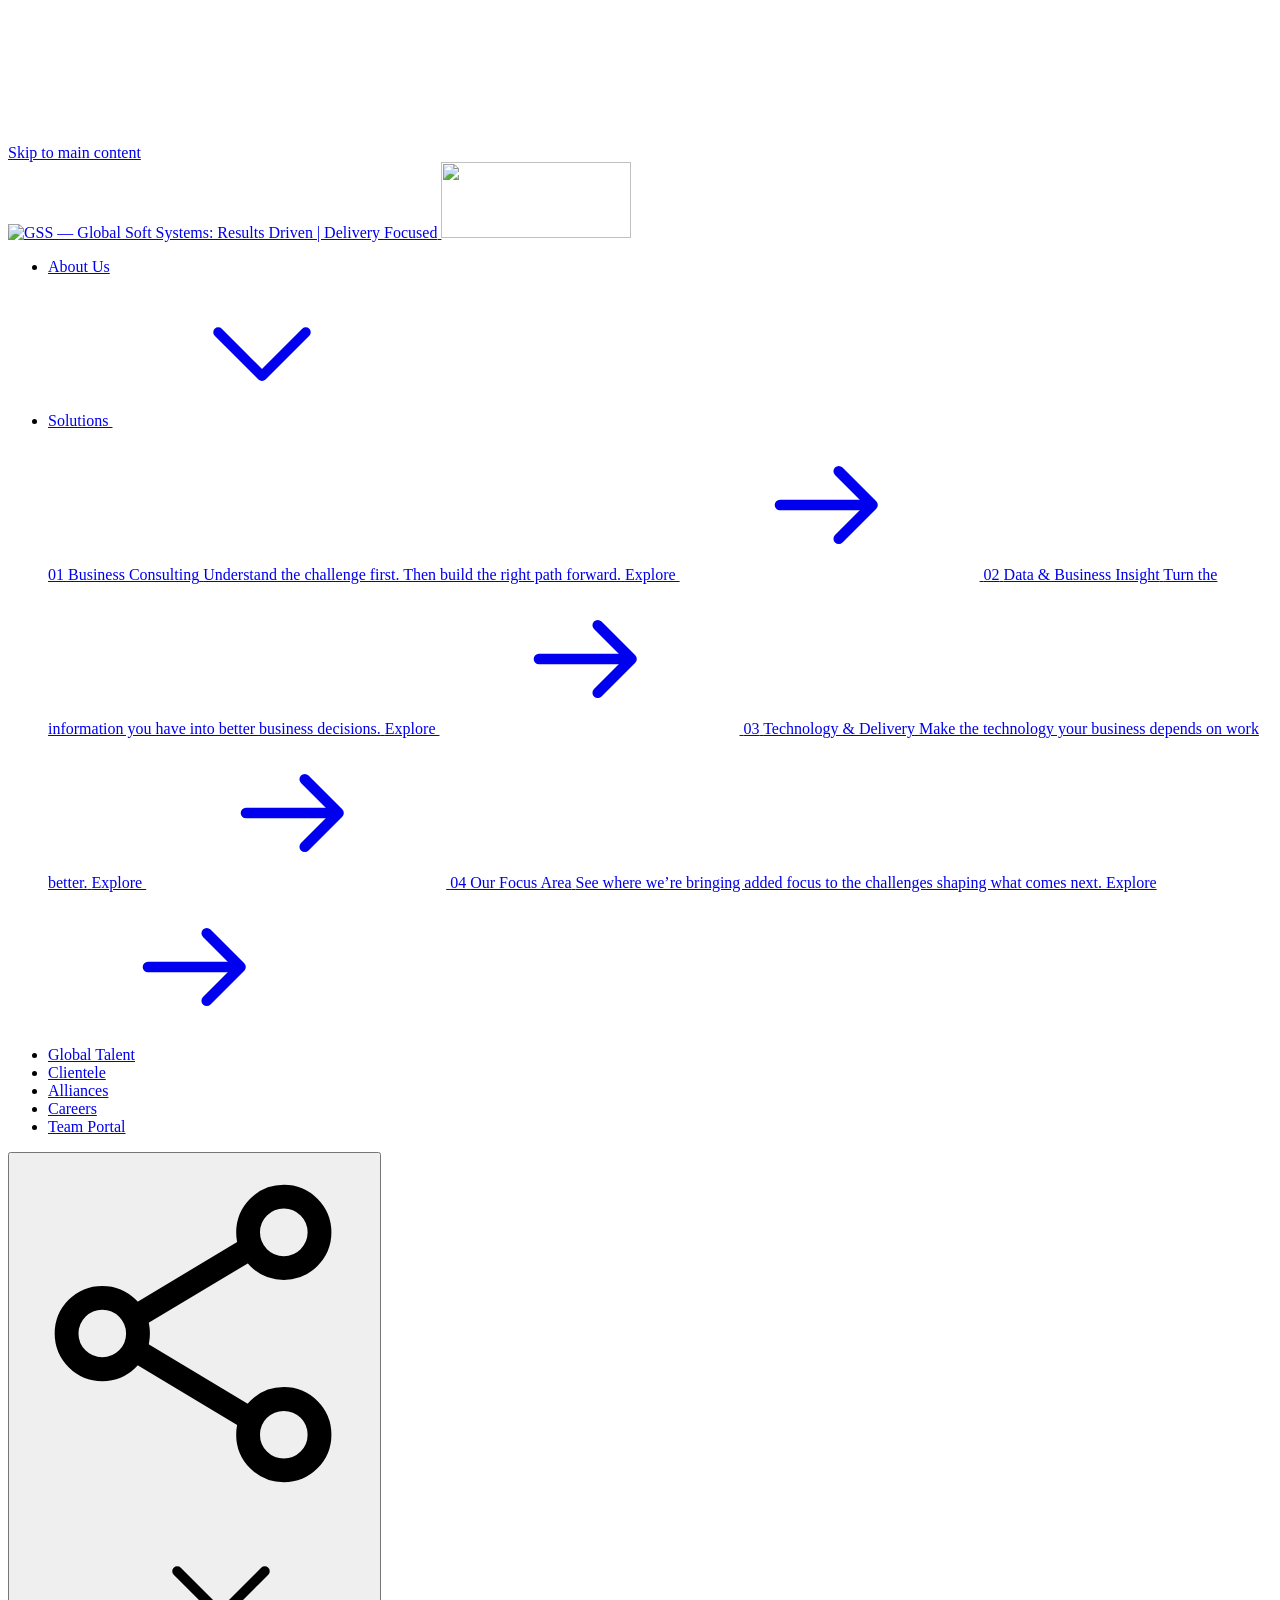
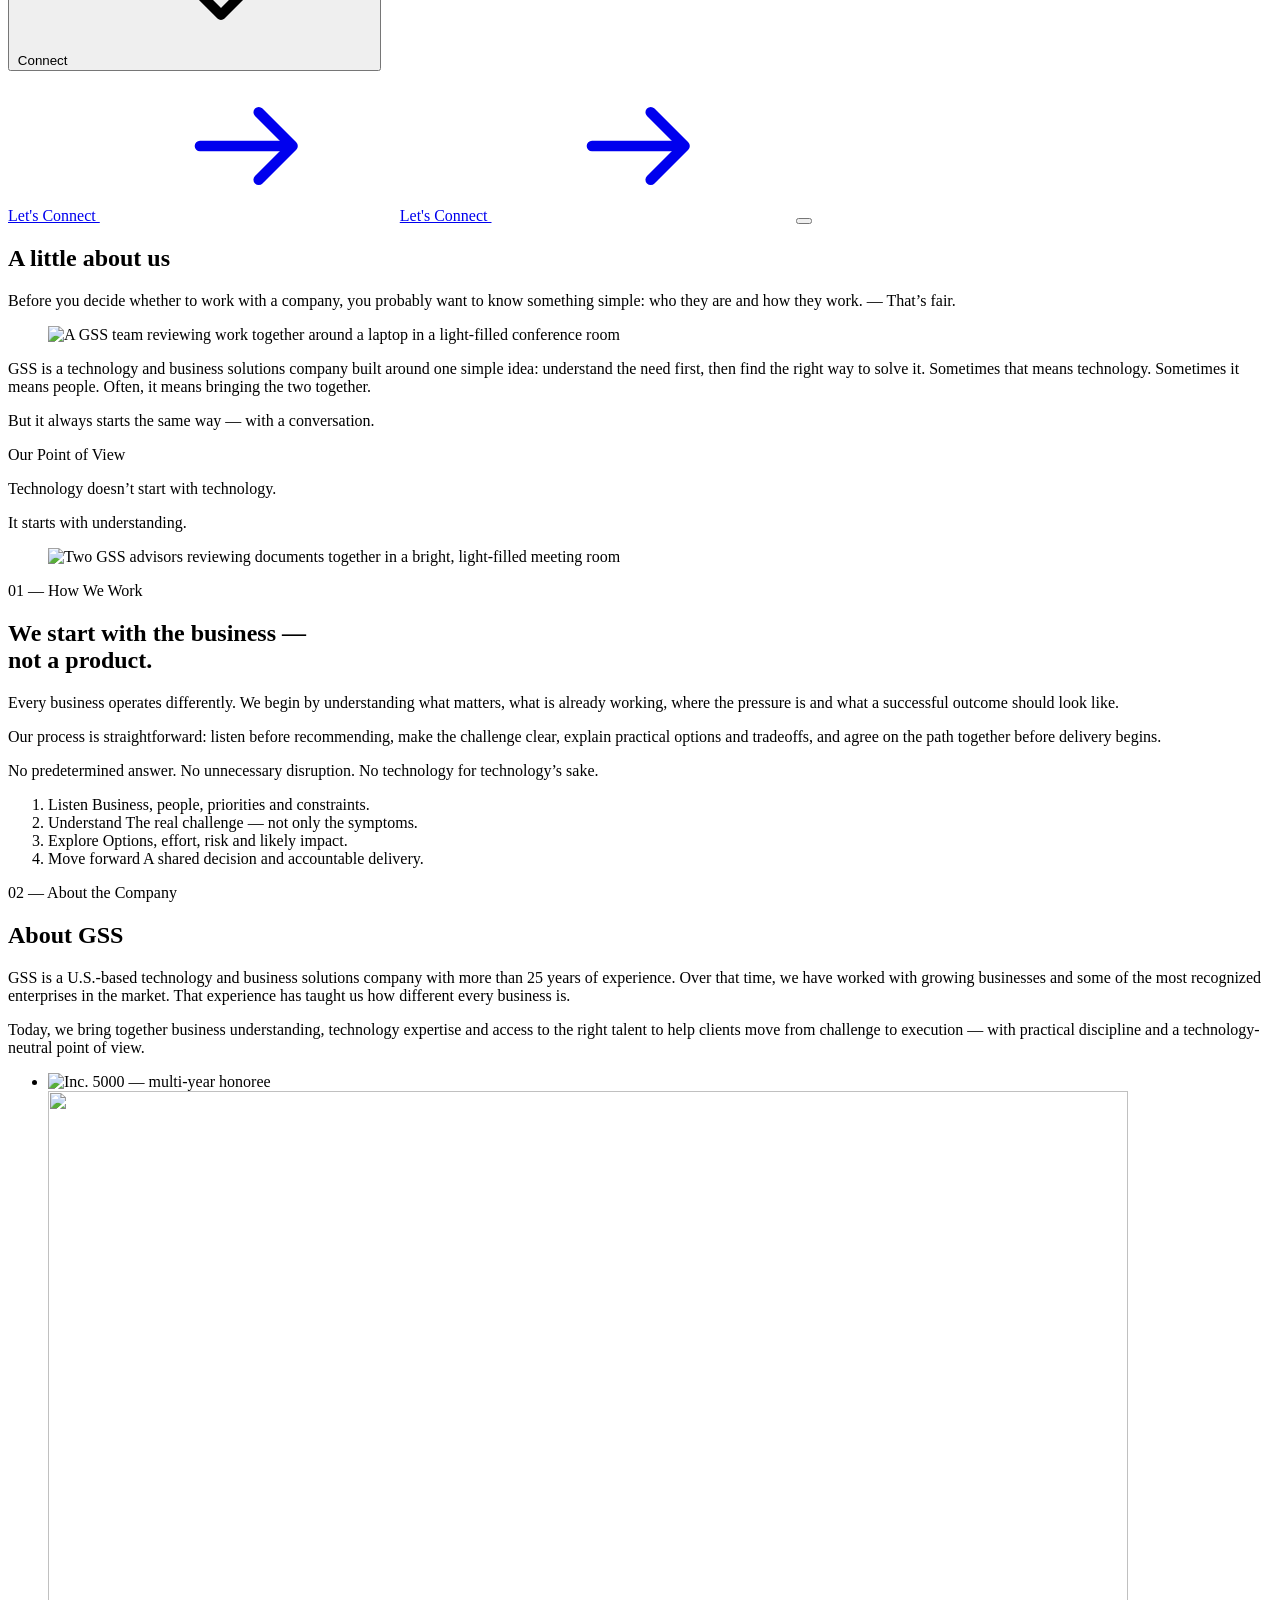
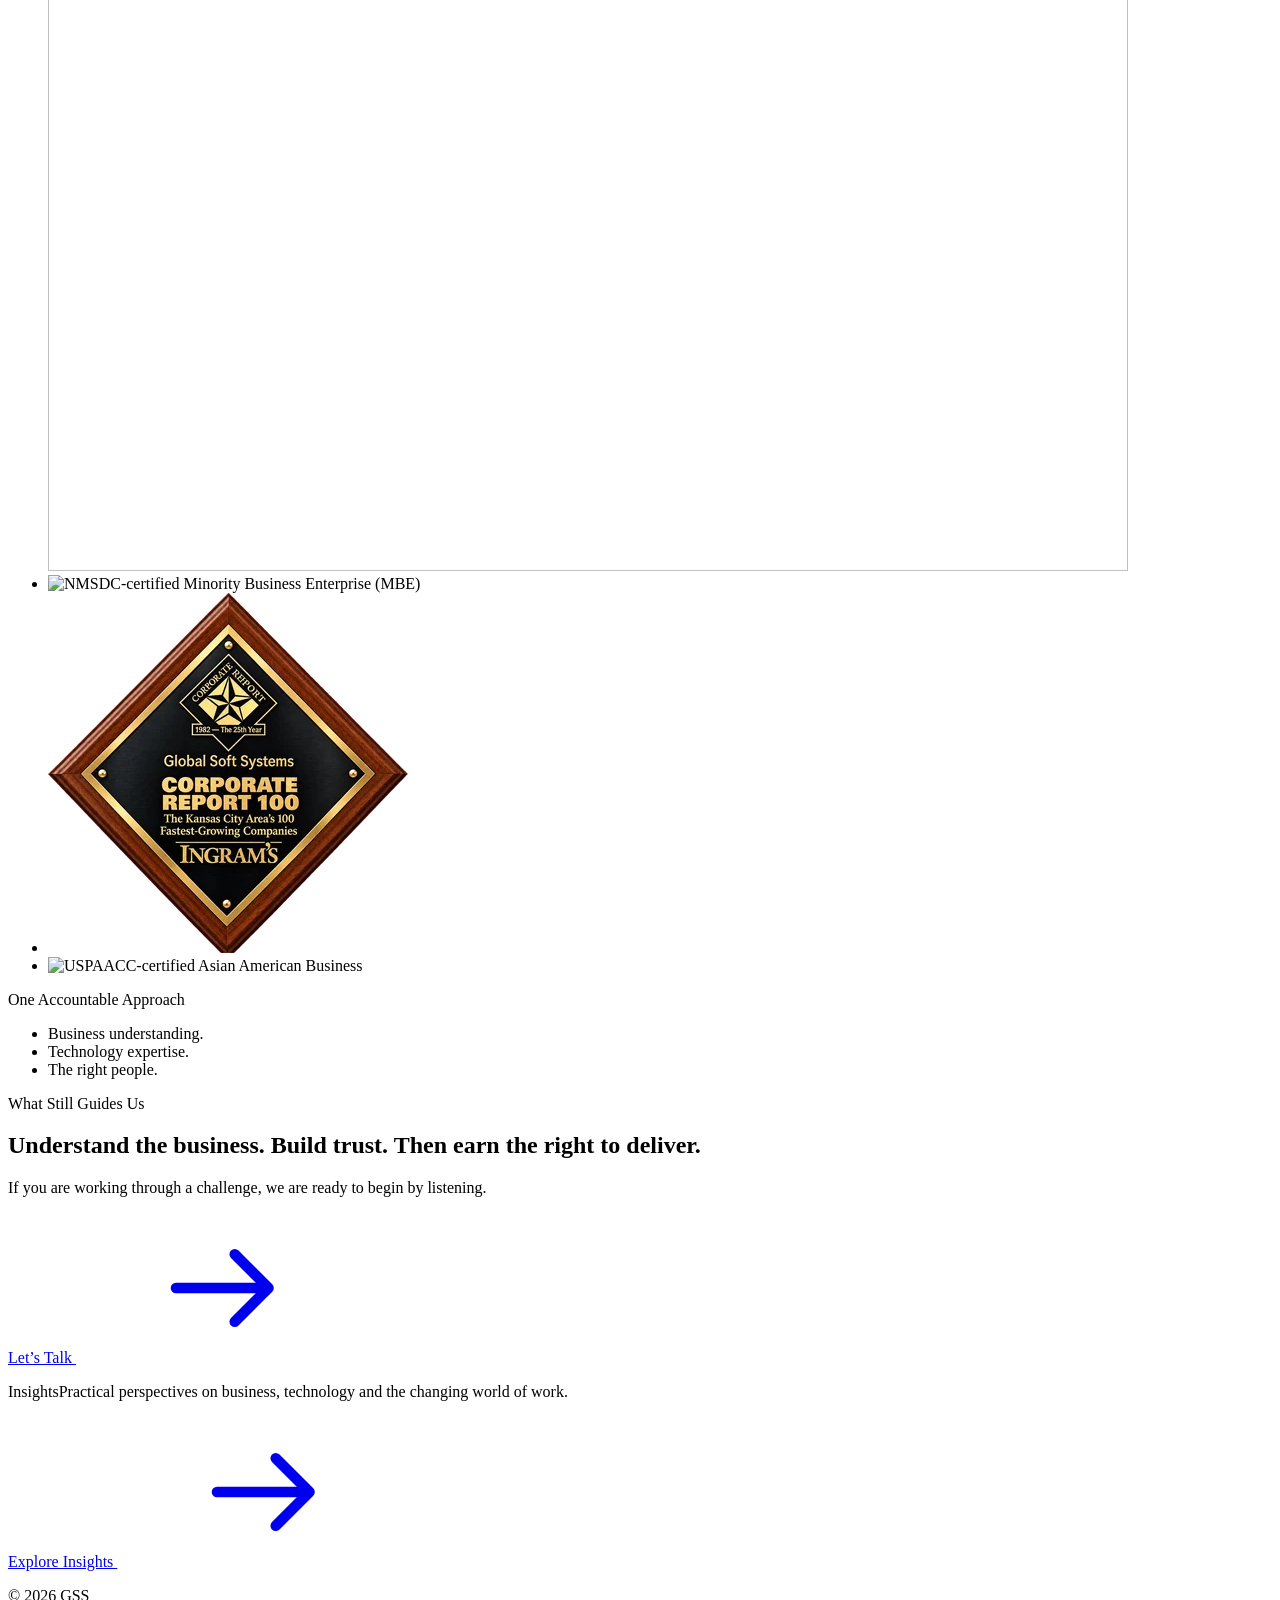
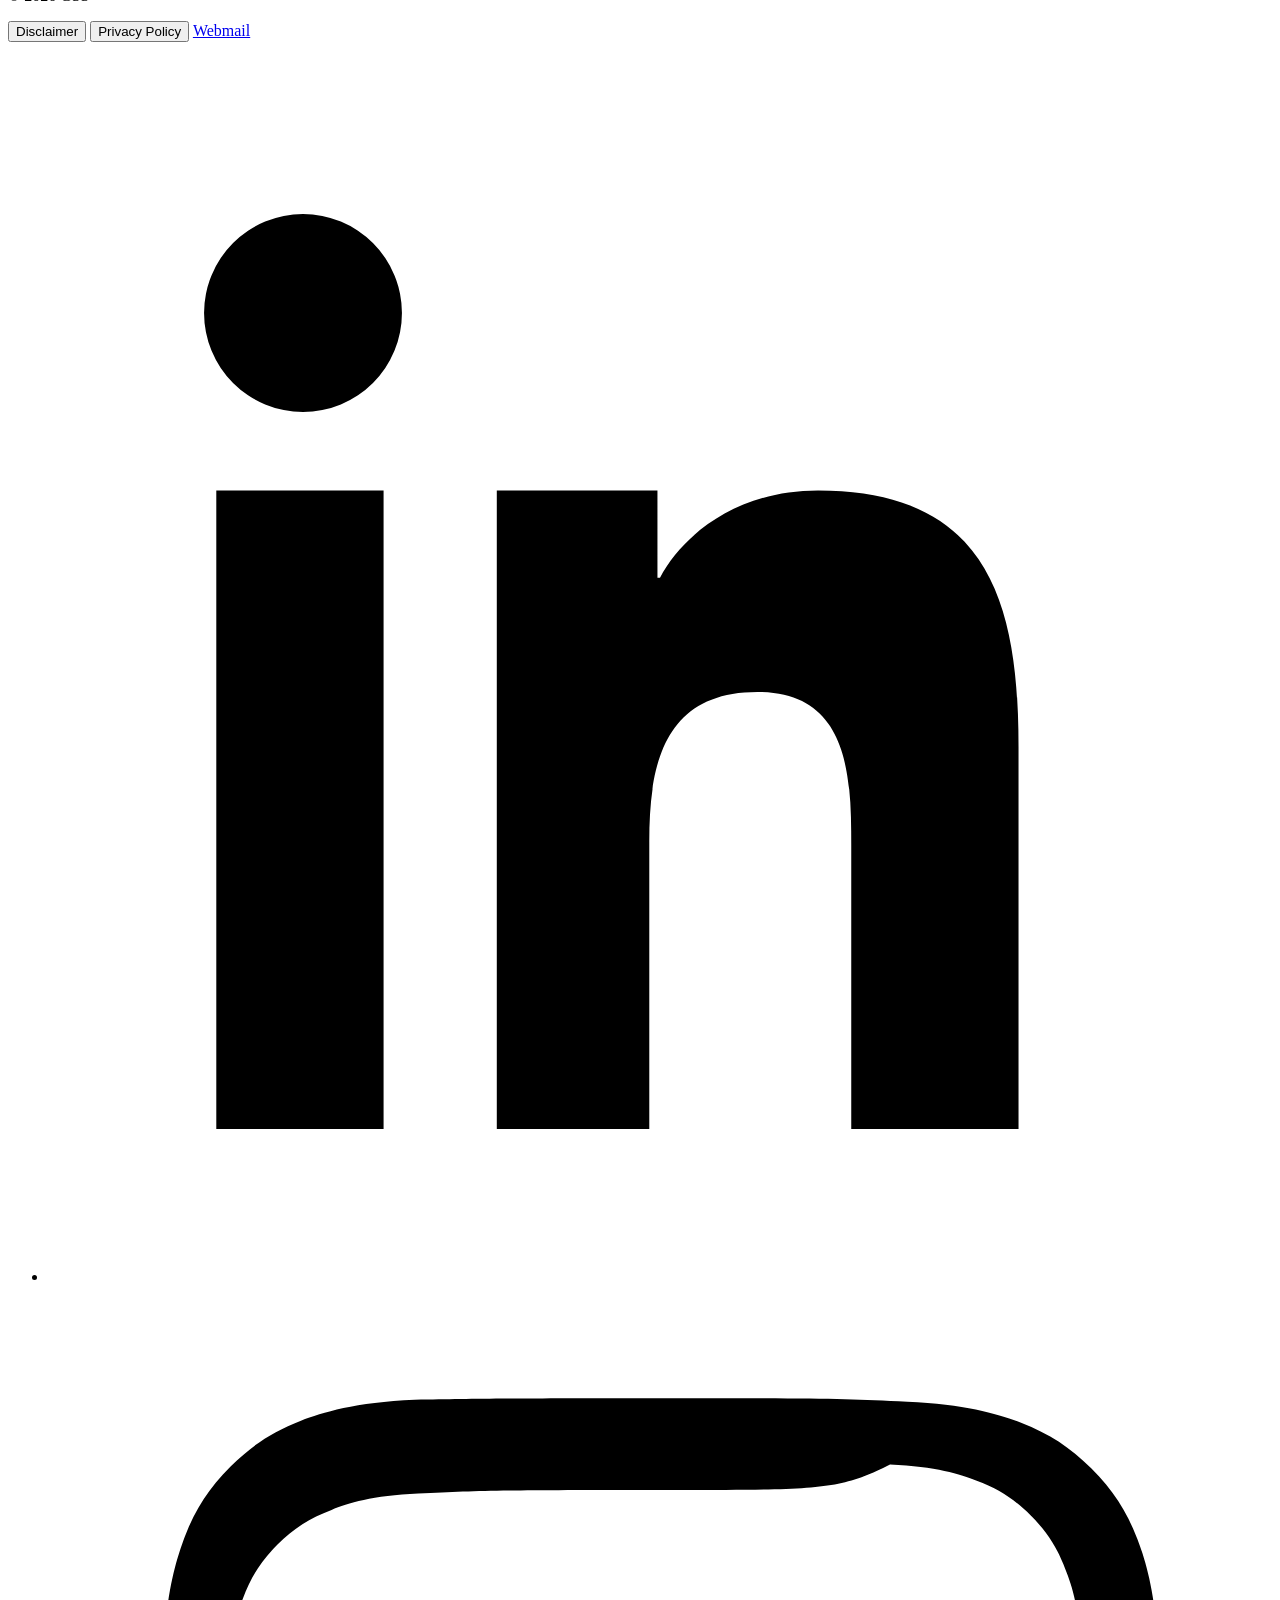
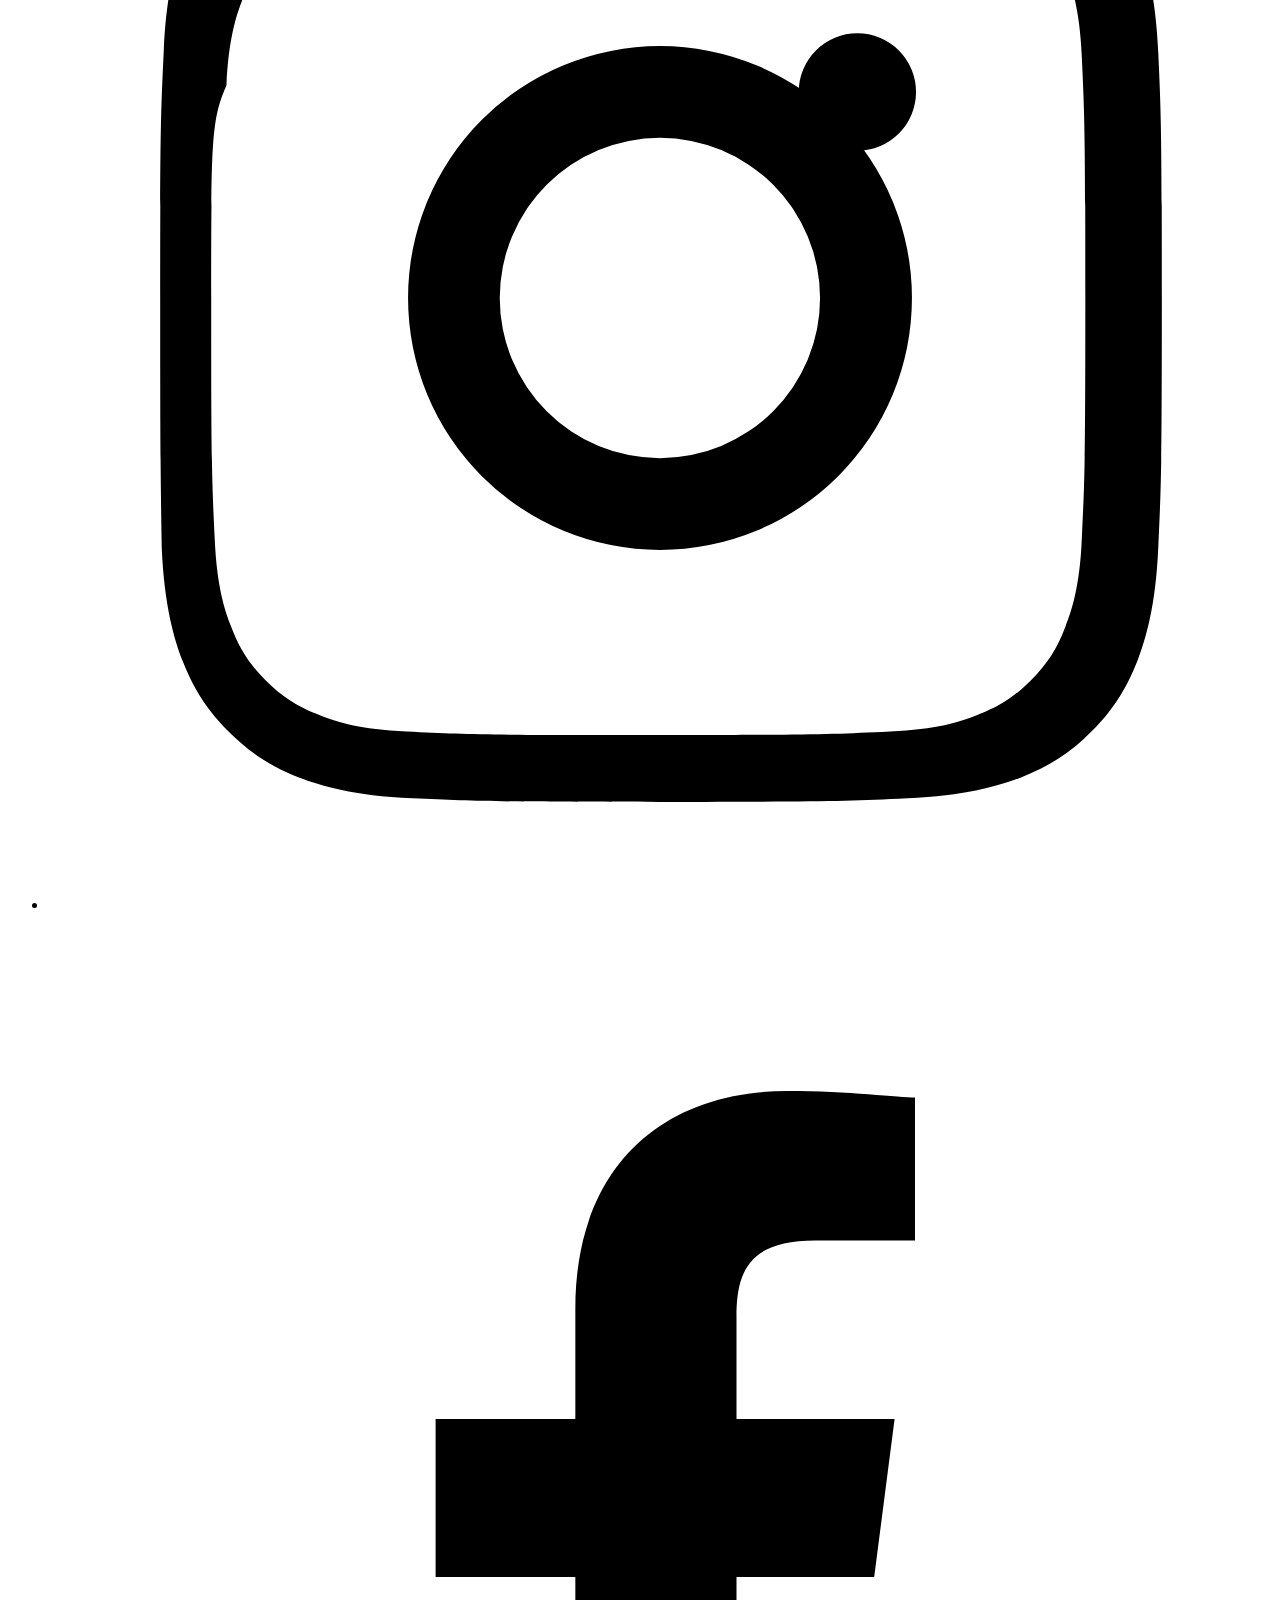
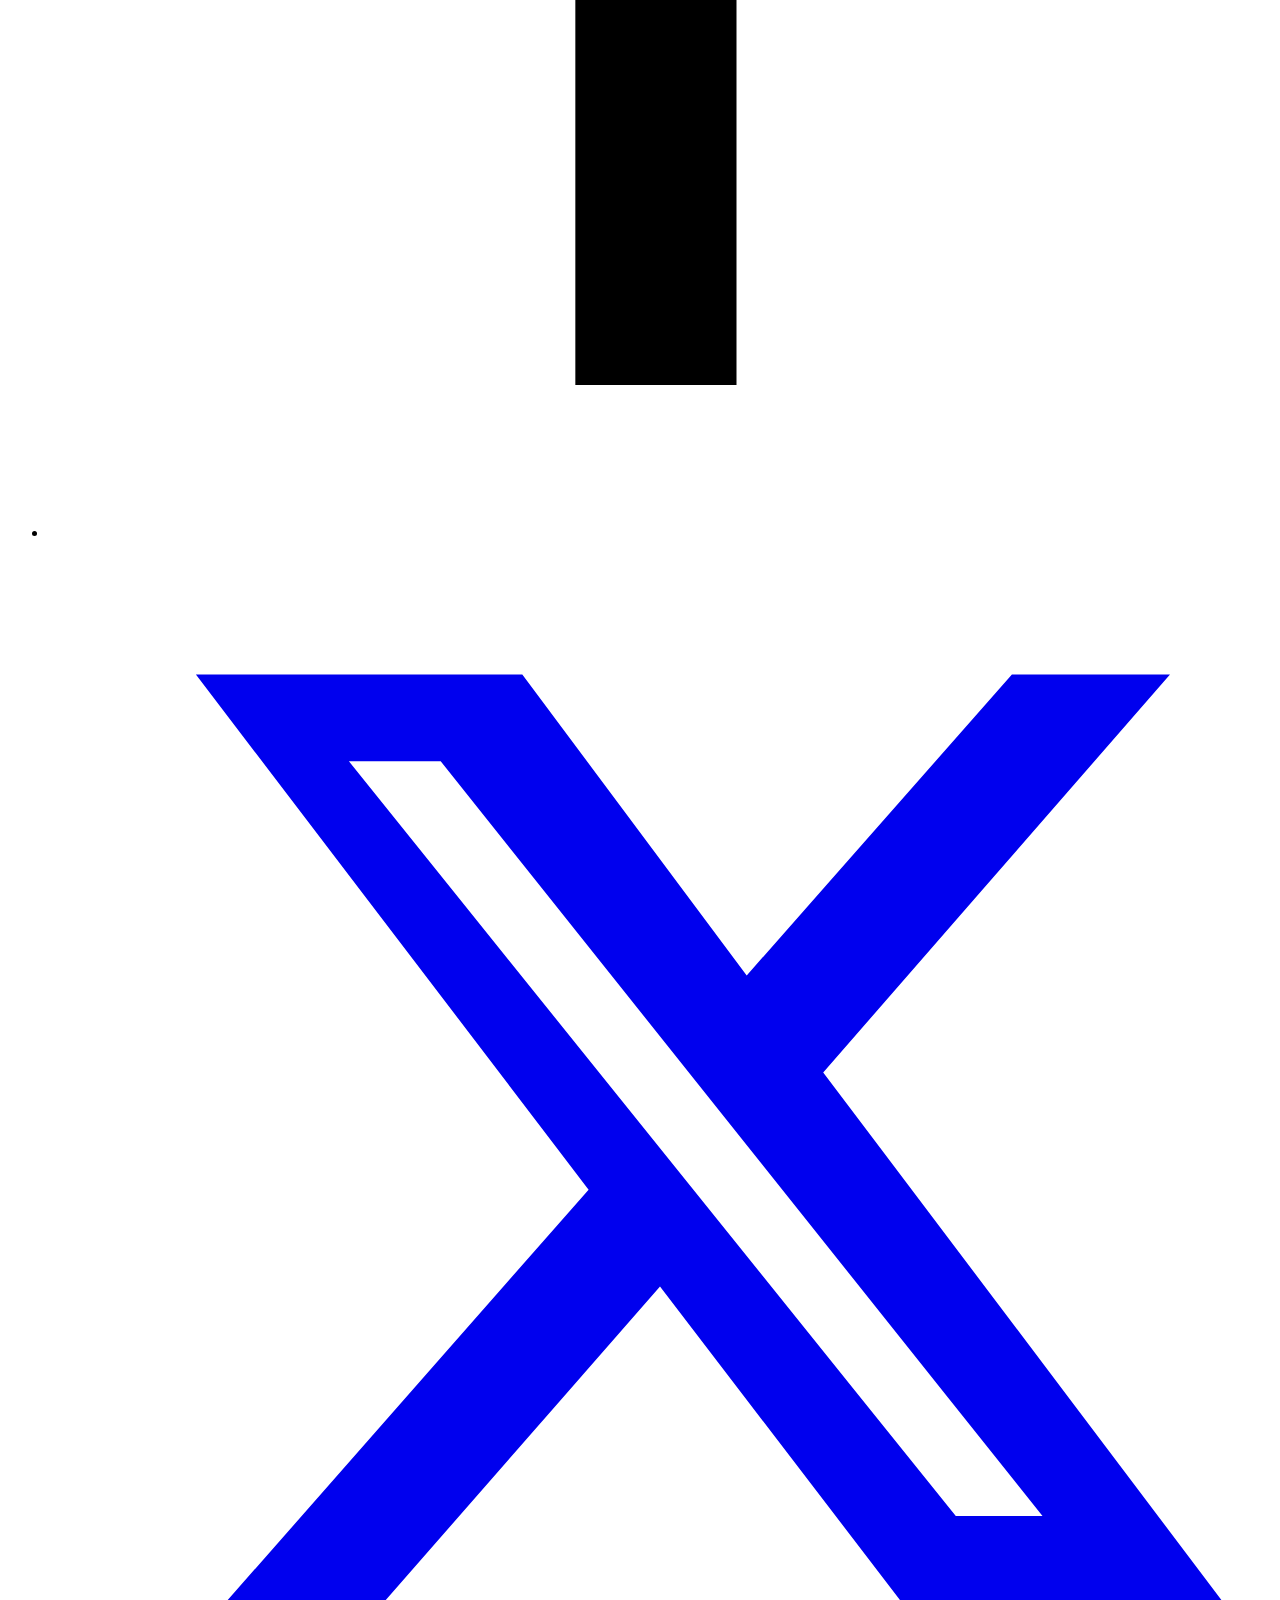
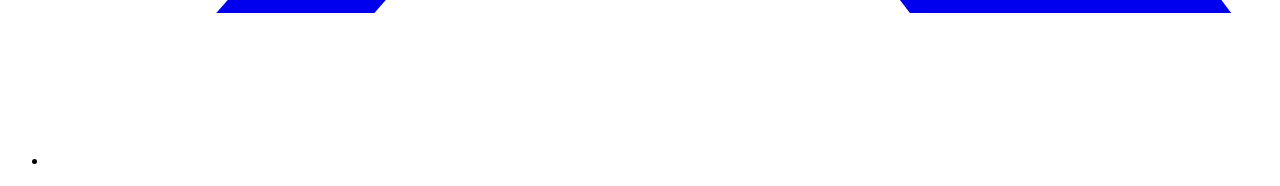
==== html/about.html @ 9d8d291a "About: add Corporate Report 100 logo; certifications as an equal-size 2x2 grid" ====
<!doctype html>
<html lang="en" data-theme="light">

<head>
  <meta charset="utf-8" />
  <meta name="viewport" content="width=device-width, initial-scale=1" />
  <title>About Us — GSS</title>
  <meta name="description"
    content="Global Soft Systems: 25+ years of business-led technology consulting, certified diversity and accountable delivery." />
  <meta name="theme-color" content="#0F2247" />

  <!-- Open Graph -->
  <meta property="og:type" content="website" />
  <meta property="og:title" content="About Us — GSS" />
  <meta property="og:description"
    content="Global Soft Systems: 25+ years of business-led technology consulting, certified diversity and accountable delivery." />
  <meta property="og:image" content="https://globalsoftsystems.com/images/pages/about-team-1200.jpg" />
  <meta property="og:site_name" content="Global Soft Systems" />
  <meta name="twitter:card" content="summary_large_image" />

  <link rel="icon" href="../images/brand/favicon-48.png" type="image/png" />
  <link rel="icon" href="../images/brand/favicon.svg" type="image/svg+xml" />

  <!-- Fonts -->
  <link rel="preconnect" href="https://fonts.googleapis.com" />
  <link rel="preconnect" href="https://fonts.gstatic.com" crossorigin />
  <link rel="stylesheet"
    href="https://fonts.googleapis.com/css2?family=Playfair+Display:wght@400;500;600&family=Inter:wght@400;500;600;700&display=swap" />

  <link rel="stylesheet" href="../css/style.css" />

  <!-- The opening section photo is the LCP element — preload it. -->
  <link rel="preload" as="image" href="../images/pages/about-team-1200.jpg"
    imagesrcset="../images/pages/about-team-760.jpg 760w, ../images/pages/about-team-1200.jpg 1200w, ../images/pages/about-team-1600.jpg 1600w"
    imagesizes="(max-width: 860px) 100vw, 52vw" fetchpriority="high" />

  <!-- Flag JS support so scroll-reveal never hides content when scripting is off -->
  <script src="../js/core/init.js"></script>
</head>

<body class="about-page">
  <a class="skip-link" href="#main">Skip to main content</a>

  <svg class="sprite" aria-hidden="true" focusable="false" xmlns="http://www.w3.org/2000/svg">
    <symbol id="i-arrow" viewBox="0 0 24 24">
      <g fill="none" stroke="currentColor" stroke-width="1.7" stroke-linecap="round" stroke-linejoin="round">
        <path d="M4 12h14.5" />
        <path d="m13.4 6.6 5.4 5.4-5.4 5.4" />
      </g>
    </symbol>

    <symbol id="i-chevron" viewBox="0 0 24 24">
      <g fill="none" stroke="currentColor" stroke-width="1.6" stroke-linecap="round" stroke-linejoin="round">
        <path d="m5 9 7 7 7-7" />
      </g>
    </symbol>

    <symbol id="i-sun" viewBox="0 0 24 24">
      <g fill="none" stroke="currentColor" stroke-width="1.5" stroke-linecap="round">
        <circle cx="12" cy="12" r="4" />
        <path
          d="M12 2.6v2.2M12 19.2v2.2M21.4 12h-2.2M4.8 12H2.6M18.6 5.4l-1.6 1.6M7 17l-1.6 1.6M18.6 18.6 17 17M7 7 5.4 5.4" />
      </g>
    </symbol>

    <symbol id="i-moon" viewBox="0 0 24 24">
      <g fill="none" stroke="currentColor" stroke-width="1.5" stroke-linecap="round" stroke-linejoin="round">
        <path d="M20.5 14.2A8.6 8.6 0 0 1 9.8 3.5a8.6 8.6 0 1 0 10.7 10.7z" />
      </g>
    </symbol>

    <symbol id="i-globe" viewBox="0 0 24 24">
      <g fill="none" stroke="currentColor" stroke-width="1.5" stroke-linecap="round" stroke-linejoin="round">
        <circle cx="12" cy="12" r="9" />
        <path d="M3.3 12h17.4" />
        <path d="M12 3c2.5 2.6 2.5 15.4 0 18M12 3c-2.5 2.6-2.5 15.4 0 18" />
      </g>
    </symbol>

    <symbol id="i-clock" viewBox="0 0 24 24">
      <g fill="none" stroke="currentColor" stroke-width="1.5" stroke-linecap="round" stroke-linejoin="round">
        <circle cx="12" cy="12" r="9" />
        <path d="M12 6.8V12l3.6 2.1" />
      </g>
    </symbol>

    <symbol id="i-handshake" viewBox="0 0 24 24">
      <g fill="none" stroke="currentColor" stroke-width="1.55" stroke-linecap="round" stroke-linejoin="round">
        <path d="m11 17 2 2a1 1 0 1 0 3-3" />
        <path
          d="m14 14 2.5 2.5a1 1 0 1 0 3-3l-3.88-3.88a3 3 0 0 0-4.24 0l-.88.88a1 1 0 1 1-3-3l2.81-2.81a5.79 5.79 0 0 1 7.06-.87l.47.28a2 2 0 0 0 1.42.25L21 4" />
        <path d="m21 3 1 11h-2" />
        <path d="M3 3 2 14l6.5 6.5a1 1 0 1 0 3-3" />
        <path d="M3 4h8" />
      </g>
    </symbol>

    <symbol id="i-chart" viewBox="0 0 24 24">
      <g fill="none" stroke="currentColor" stroke-width="1.7" stroke-linecap="round">
        <path d="M5 19.5v-4.8M10.3 19.5V9.2M15.7 19.5v-7.4M21 19.5V5.4" />
      </g>
    </symbol>

    <symbol id="i-user-circle" viewBox="0 0 24 24">
      <g fill="none" stroke="currentColor" stroke-width="1.5" stroke-linecap="round" stroke-linejoin="round">
        <circle cx="12" cy="12" r="9" />
        <circle cx="12" cy="10" r="3" />
        <path d="M6.4 18.7a6.4 6.4 0 0 1 11.2 0" />
      </g>
    </symbol>

    <symbol id="i-award" viewBox="0 0 24 24">
      <g fill="none" stroke="currentColor" stroke-width="1.5" stroke-linecap="round" stroke-linejoin="round">
        <circle cx="12" cy="9" r="5.2" />
        <path d="m8.7 13.5-1.4 6.4 4.7-2.5 4.7 2.5-1.4-6.4" />
      </g>
    </symbol>

    <symbol id="i-compass" viewBox="0 0 24 24">
      <g fill="none" stroke="currentColor" stroke-width="1.5" stroke-linecap="round" stroke-linejoin="round">
        <circle cx="12" cy="12" r="9" />
        <path d="m15.6 8.4-2.1 5.1-5.1 2.1 2.1-5.1z" />
      </g>
    </symbol>

    <symbol id="i-layers" viewBox="0 0 24 24">
      <g fill="none" stroke="currentColor" stroke-width="1.5" stroke-linecap="round" stroke-linejoin="round">
        <path d="m12 3 9 4.6-9 4.6-9-4.6z" />
        <path d="m3 12.4 9 4.6 9-4.6" />
        <path d="m3 16.9 9 4.6 9-4.6" />
      </g>
    </symbol>

    <symbol id="i-shield" viewBox="0 0 24 24">
      <g fill="none" stroke="currentColor" stroke-width="1.5" stroke-linecap="round" stroke-linejoin="round">
        <path d="M12 3 4.6 6.1v5.6c0 4.5 3.1 7.8 7.4 9.2 4.3-1.4 7.4-4.7 7.4-9.2V6.1z" />
        <path d="m9.1 12 2.2 2.2 4.1-4.4" />
      </g>
    </symbol>

    <symbol id="i-x" viewBox="0 0 24 24">
      <path fill="currentColor"
        d="M18.9 2.6h3.1l-6.8 7.8 8 10.6h-6.3l-4.9-6.4-5.6 6.4H3.3l7.3-8.3-7.7-10.1h6.4l4.4 5.9zM17.8 19.1h1.7L7.7 4.3H5.9z" />
    </symbol>
  </svg>

  <header class="site-header" id="siteHeader">
    <div class="container header-inner">
      <a class="logo" href="index.html" aria-label="GSS — Global Soft Systems, home">
        <img class="logo-img logo-img--light" src="../images/brand/gss-logo-light.webp"
          alt="GSS — Global Soft Systems: Results Driven | Delivery Focused" width="190" height="76" />
        <img class="logo-img logo-img--dark" src="../images/brand/gss-logo-dark.webp" alt="" aria-hidden="true"
          width="190" height="76" />
      </a>

      <nav class="nav-desktop" aria-label="Primary">
        <ul>
          <li><a href="about.html" class="is-current" aria-current="page">About Us</a></li>
          <li class="has-dropdown">
            <a href="business-consulting.html" aria-haspopup="true" aria-expanded="false">Solutions <svg
                class="ico nav-caret" aria-hidden="true">
                <use href="#i-chevron" />
              </svg></a>
            <!-- Solutions mega menu (reusable "solutions-card" component; each item links to its own page) -->
            <div class="nav-megamenu" role="menu" aria-label="Solutions menu">
              <div class="container solutions-cards">
                <a class="solutions-card" role="menuitem" href="business-consulting.html">
                  <span class="solutions-card-num">01</span>
                  <span class="solutions-card-title">Business Consulting</span>
                  <span class="solutions-card-desc">Understand the challenge first. Then build the right path
                    forward.</span>
                  <span class="solutions-card-explore">Explore <svg class="ico" aria-hidden="true">
                      <use href="#i-arrow" />
                    </svg></span>
                </a>
                <a class="solutions-card" role="menuitem" href="data-business-insight.html">
                  <span class="solutions-card-num">02</span>
                  <span class="solutions-card-title">Data &amp; Business Insight</span>
                  <span class="solutions-card-desc">Turn the information you have into better business decisions.</span>
                  <span class="solutions-card-explore">Explore <svg class="ico" aria-hidden="true">
                      <use href="#i-arrow" />
                    </svg></span>
                </a>
                <a class="solutions-card" role="menuitem" href="technology-delivery.html">
                  <span class="solutions-card-num">03</span>
                  <span class="solutions-card-title">Technology &amp; Delivery</span>
                  <span class="solutions-card-desc">Make the technology your business depends on work better.</span>
                  <span class="solutions-card-explore">Explore <svg class="ico" aria-hidden="true">
                      <use href="#i-arrow" />
                    </svg></span>
                </a>
                <a class="solutions-card" role="menuitem" href="our-focus-area.html">
                  <span class="solutions-card-num">04</span>
                  <span class="solutions-card-title">Our Focus Area</span>
                  <span class="solutions-card-desc">See where we&rsquo;re bringing added focus to the challenges shaping
                    what comes next.</span>
                  <span class="solutions-card-explore">Explore <svg class="ico" aria-hidden="true">
                      <use href="#i-arrow" />
                    </svg></span>
                </a>
              </div>
            </div>
          </li>
          <li><a href="global-talent.html">Global Talent</a></li>
          <li><a href="clientele.html">Clientele</a></li>
          <li><a href="alliances.html">Alliances</a></li>
          <li><a href="career.html">Careers</a></li>
          <li><a href="https://workforce.ceipal.com/pages/sign-in" target="_blank" rel="noopener">Team Portal</a></li>
        </ul>
      </nav>

      <div class="header-actions">
        <div class="social-menu" id="socialMenu">
          <button class="social-btn" id="socialToggle" type="button" aria-label="Connect with GSS on social media"
            title="Connect with GSS" aria-haspopup="true" aria-expanded="false" aria-controls="socialDropdown">
            <svg class="social-glyph" viewBox="0 0 24 24" fill="none" stroke="currentColor" stroke-width="1.6"
              stroke-linecap="round" stroke-linejoin="round" aria-hidden="true">
              <circle cx="18" cy="5.2" r="2.4" />
              <circle cx="5.8" cy="12" r="2.4" />
              <circle cx="18" cy="18.8" r="2.4" />
              <path d="m8 10.9 7.5-4.5M8 13.1l7.5 4.5" />
            </svg>
            <span class="social-btn-label">Connect</span>
            <svg class="ico social-caret" aria-hidden="true">
              <use href="#i-chevron" />
            </svg>
          </button>
          <div class="social-dropdown" id="socialDropdown" role="menu" aria-label="Connect with GSS" hidden>
            <a class="social-item" role="menuitem" href="https://www.linkedin.com/company/global-soft-systems/"
              target="_blank" rel="noopener"><span class="social-item-ico"><svg viewBox="0 0 24 24" aria-hidden="true">
                  <path
                    d="M6.94 5A1.94 1.94 0 1 1 3.06 5a1.94 1.94 0 0 1 3.88 0zM3.3 8.48h3.28V21H3.3zm5.5 0h3.15v1.71h.05c.44-.83 1.5-1.71 3.1-1.71 3.32 0 3.93 2.18 3.93 5.02V21h-3.28v-5.55c0-1.32-.02-3.02-1.84-3.02-1.84 0-2.12 1.44-2.12 2.93V21H8.8z" />
                </svg></span><span>LinkedIn</span></a>
            <a class="social-item" role="menuitem" href="https://www.instagram.com/globalsoftsystemsinc/"
              target="_blank" rel="noopener"><span class="social-item-ico"><svg viewBox="0 0 24 24" aria-hidden="true">
                  <path
                    d="M12 2.2c3.2 0 3.58.01 4.85.07 1.17.05 1.8.25 2.23.41.56.22.96.48 1.38.9.42.42.68.82.9 1.38.16.42.36 1.06.41 2.23.06 1.27.07 1.65.07 4.85s-.01 3.58-.07 4.85c-.05 1.17-.25 1.8-.41 2.23-.22.56-.48.96-.9 1.38-.42.42-.82.68-1.38.9-.42.16-1.06.36-2.23.41-1.27.06-1.65.07-4.85.07s-3.58-.01-4.85-.07c-1.17-.05-1.8-.25-2.23-.41-.56-.22-.96-.48-1.38-.9-.42-.42-.68-.82-.9-1.38-.16-.42-.36-1.06-.41-2.23C2.21 15.58 2.2 15.2 2.2 12s.01-3.58.07-4.85c.05-1.17.25-1.8.41-2.23.22-.56.48-.96.9-1.38.42-.42.82-.68 1.38-.9.42-.16 1.06-.36 2.23-.41C8.42 2.21 8.8 2.2 12 2.2zm0 1.8c-3.15 0-3.5.01-4.74.07-.9.04-1.38.19-1.7.32-.43.16-.74.36-1.06.68-.32.32-.52.63-.68 1.06-.13.32-.28.8-.32 1.7C3.21 8.5 3.2 8.85 3.2 12s.01 3.5.07 4.74c.04.9.19 1.38.32 1.7.16.43.36.74.68 1.06.32.32.63.52 1.06.68.32.13.8.28 1.7.32 1.24.06 1.59.07 4.74.07s3.5-.01 4.74-.07c.9-.04 1.38-.19 1.7-.32.43-.16.74-.36 1.06-.68.32-.32.52-.63.68-1.06.13-.32.28-.8.32-1.7.06-1.24.07-1.59.07-4.74s-.01-3.5-.07-4.74c-.04-.9-.19-1.38-.32-1.7-.16-.43-.36-.74-.68-1.06-.32-.32-.63-.52-1.06-.68-.32-.13-.8-.28-1.7-.32C15.5 4.01 15.15 4 12 4zm0 3.06A4.94 4.94 0 1 1 12 16.94 4.94 4.94 0 0 1 12 7.06zm0 1.8a3.14 3.14 0 1 0 0 6.28 3.14 3.14 0 0 0 0-6.28zm5.02-.9a1.15 1.15 0 1 1-2.3 0 1.15 1.15 0 0 1 2.3 0z" />
                </svg></span><span>Instagram</span></a>
            <a class="social-item" role="menuitem" href="https://www.facebook.com/profile.php?id=100065179203337"
              target="_blank" rel="noopener"><span class="social-item-ico"><svg viewBox="0 0 24 24" aria-hidden="true">
                  <path
                    d="M13.5 21v-8h2.7l.4-3.1h-3.1V7.9c0-.9.25-1.5 1.55-1.5H17V3.6c-.3 0-1.3-.13-2.5-.13-2.47 0-4.16 1.5-4.16 4.27v2.16H7.6V13h2.74v8z" />
                </svg></span><span>Facebook</span></a>
            <a class="social-item" role="menuitem" href="https://twitter.com/gssglobalsoft" target="_blank"
              rel="noopener"><span class="social-item-ico"><svg viewBox="0 0 24 24" aria-hidden="true">
                  <use href="#i-x" />
                </svg></span><span>X</span></a>
          </div>
        </div>
        <a class="btn btn-primary btn-sm btn-splash" href="contact.html"><span class="btn-splash__label">Let's Connect
            <svg class="ico" aria-hidden="true">
              <use href="#i-arrow" />
            </svg></span><span class="btn-splash__cover" aria-hidden="true">Let's Connect <svg class="ico"
              aria-hidden="true">
              <use href="#i-arrow" />
            </svg></span></a>
        <button class="hamburger" id="menuToggle" type="button" aria-label="Open menu" aria-expanded="false"
          aria-controls="mobileNav">
          <span></span><span></span><span></span>
        </button>
      </div>
    </div>
  </header>

  <!-- Mobile overlay menu -->
  <div class="mobile-nav" id="mobileNav" hidden>
    <nav aria-label="Mobile">
      <ul>
        <li><a href="about.html" class="is-current" aria-current="page">About Us</a></li>
        <li class="mobile-subnav">
          <div class="mobile-subnav-row">
            <a href="business-consulting.html">Solutions</a>
            <button class="mobile-subnav-toggle" type="button" aria-expanded="false"
              aria-controls="mobileSolutionsPanel" aria-label="Toggle Solutions submenu"><svg class="ico"
                aria-hidden="true">
                <use href="#i-chevron" />
              </svg></button>
          </div>
          <div class="mobile-subnav-wrap">
            <ul class="mobile-subnav-panel" id="mobileSolutionsPanel">
              <li><a href="business-consulting.html">Business Consulting</a></li>
              <li><a href="data-business-insight.html">Data &amp; Business Insight</a></li>
              <li><a href="technology-delivery.html">Technology &amp; Delivery</a></li>
              <li><a href="our-focus-area.html">Our Focus Area</a></li>
            </ul>
          </div>
        </li>
        <li><a href="global-talent.html">Global Talent</a></li>
        <li><a href="clientele.html">Clientele</a></li>
        <li><a href="alliances.html">Alliances</a></li>
        <li><a href="career.html">Careers</a></li>
        <li><a href="https://workforce.ceipal.com/pages/sign-in" target="_blank" rel="noopener">Team Portal</a></li>
      </ul>
    </nav>
    <div class="mobile-connect" id="mobileConnect">
      <button class="mobile-connect-toggle" id="mobileConnectToggle" type="button" aria-expanded="true"
        aria-controls="mobileConnectPanel">Connect With Us <svg class="ico" aria-hidden="true">
          <use href="#i-chevron" />
        </svg></button>
      <div class="mobile-connect-wrap">
        <ul class="mobile-connect-panel" id="mobileConnectPanel">
          <li><a class="mobile-social" href="https://www.linkedin.com/company/global-soft-systems/" target="_blank"
              rel="noopener"><span class="mobile-social-ico"><svg viewBox="0 0 24 24" aria-hidden="true">
                  <path
                    d="M6.94 5A1.94 1.94 0 1 1 3.06 5a1.94 1.94 0 0 1 3.88 0zM3.3 8.48h3.28V21H3.3zm5.5 0h3.15v1.71h.05c.44-.83 1.5-1.71 3.1-1.71 3.32 0 3.93 2.18 3.93 5.02V21h-3.28v-5.55c0-1.32-.02-3.02-1.84-3.02-1.84 0-2.12 1.44-2.12 2.93V21H8.8z" />
                </svg></span><span>LinkedIn</span></a></li>
          <li><a class="mobile-social" href="https://www.instagram.com/globalsoftsystemsinc/" target="_blank"
              rel="noopener"><span class="mobile-social-ico"><svg viewBox="0 0 24 24" aria-hidden="true">
                  <path
                    d="M12 2.2c3.2 0 3.58.01 4.85.07 1.17.05 1.8.25 2.23.41.56.22.96.48 1.38.9.42.42.68.82.9 1.38.16.42.36 1.06.41 2.23.06 1.27.07 1.65.07 4.85s-.01 3.58-.07 4.85c-.05 1.17-.25 1.8-.41 2.23-.22.56-.48.96-.9 1.38-.42.42-.82.68-1.38.9-.42.16-1.06.36-2.23.41-1.27.06-1.65.07-4.85.07s-3.58-.01-4.85-.07c-1.17-.05-1.8-.25-2.23-.41-.56-.22-.96-.48-1.38-.9-.42-.42-.68-.82-.9-1.38-.16-.42-.36-1.06-.41-2.23C2.21 15.58 2.2 15.2 2.2 12s.01-3.58.07-4.85c.05-1.17.25-1.8.41-2.23.22-.56.48-.96.9-1.38.42-.42.82-.68 1.38-.9.42-.16 1.06-.36 2.23-.41C8.42 2.21 8.8 2.2 12 2.2zm0 1.8c-3.15 0-3.5.01-4.74.07-.9.04-1.38.19-1.7.32-.43.16-.74.36-1.06.68-.32.32-.52.63-.68 1.06-.13.32-.28.8-.32 1.7C3.21 8.5 3.2 8.85 3.2 12s.01 3.5.07 4.74c.04.9.19 1.38.32 1.7.16.43.36.74.68 1.06.32.32.63.52 1.06.68.32.13.8.28 1.7.32 1.24.06 1.59.07 4.74.07s3.5-.01 4.74-.07c.9-.04 1.38-.19 1.7-.32.43-.16.74-.36 1.06-.68.32-.32.52-.63.68-1.06.13-.32.28-.8.32-1.7.06-1.24.07-1.59.07-4.74s-.01-3.5-.07-4.74c-.04-.9-.19-1.38-.32-1.7-.16-.43-.36-.74-.68-1.06-.32-.32-.63-.52-1.06-.68-.32-.13-.8-.28-1.7-.32C15.5 4.01 15.15 4 12 4zm0 3.06A4.94 4.94 0 1 1 12 16.94 4.94 4.94 0 0 1 12 7.06zm0 1.8a3.14 3.14 0 1 0 0 6.28 3.14 3.14 0 0 0 0-6.28zm5.02-.9a1.15 1.15 0 1 1-2.3 0 1.15 1.15 0 0 1 2.3 0z" />
                </svg></span><span>Instagram</span></a></li>
          <li><a class="mobile-social" href="https://www.facebook.com/profile.php?id=100065179203337" target="_blank"
              rel="noopener"><span class="mobile-social-ico"><svg viewBox="0 0 24 24" aria-hidden="true">
                  <path
                    d="M13.5 21v-8h2.7l.4-3.1h-3.1V7.9c0-.9.25-1.5 1.55-1.5H17V3.6c-.3 0-1.3-.13-2.5-.13-2.47 0-4.16 1.5-4.16 4.27v2.16H7.6V13h2.74v8z" />
                </svg></span><span>Facebook</span></a></li>
          <li><a class="mobile-social" href="https://twitter.com/gssglobalsoft" target="_blank" rel="noopener"><span
                class="mobile-social-ico"><svg viewBox="0 0 24 24" aria-hidden="true">
                  <use href="#i-x" />
                </svg></span><span>X</span></a></li>
        </ul>
      </div>
    </div>

    <div class="mobile-nav-foot">
      <a class="btn btn-primary" href="contact.html">Let's Connect
        <svg class="ico" aria-hidden="true">
          <use href="#i-arrow" />
        </svg></a>
    </div>
  </div>

  <main id="main">

    <!-- ══════════ 01 · WHO WE ARE ══════════ -->
    <section class="abx-intro" id="who">
      <div class="abx-intro__grid">
        <div class="abx-intro__text">
          <h1 class="abx-display reveal">A little about us</h1>
          <p class="abx-lede reveal">
            Before you decide whether to work with a company, you probably want
            to know something simple: who they are and how they work.
            <span class="abx-lede__accent">&mdash; That&rsquo;s fair.</span>
          </p>
        </div>
        <figure class="abx-intro__media reveal">
          <img src="../images/pages/about-team-1200.jpg"
            srcset="../images/pages/about-team-760.jpg 760w, ../images/pages/about-team-1200.jpg 1200w, ../images/pages/about-team-1600.jpg 1600w"
            sizes="(max-width: 860px) 100vw, 52vw" width="1200" height="800" fetchpriority="high"
            alt="A GSS team reviewing work together around a laptop in a light-filled conference room" />
        </figure>
      </div>
      <div class="container abx-intro__more">
        <p class="reveal">
          GSS is a technology and business solutions company built around one
          simple idea: understand the need first, then find the right way to
          solve it. Sometimes that means technology. Sometimes it means people.
          Often, it means bringing the two together.
        </p>
        <p class="abx-intro__more-tail reveal">
          But it always starts the same way &mdash; with a conversation.
        </p>
      </div>
    </section>

    <!-- ══════════ OUR POINT OF VIEW ══════════ -->
    <section class="abx-pov">
      <span class="sunburst sunburst-left sunburst--onDark" aria-hidden="true"></span>
      <span class="abx-pov__slash" aria-hidden="true"></span>
      <div class="container">
        <p class="abx-eyebrow abx-eyebrow--onDark reveal">Our Point of View</p>
        <p class="abx-pov__lead reveal">Technology doesn&rsquo;t start with technology.</p>
        <p class="abx-pov__tail reveal">It starts with understanding.</p>
      </div>
    </section>

    <!-- ══════════ 01 · HOW WE WORK ══════════ -->
    <section class="abx-work" id="how">
      <div class="abx-work__grid">
        <figure class="abx-work__media reveal">
          <img src="../images/pages/about-work-1200.jpg"
            srcset="../images/pages/about-work-760.jpg 760w, ../images/pages/about-work-1200.jpg 1200w, ../images/pages/about-work-1600.jpg 1600w"
            sizes="(max-width: 860px) 100vw, 46vw" width="1200" height="675" loading="lazy"
            alt="Two GSS advisors reviewing documents together in a bright, light-filled meeting room" />
        </figure>
        <div class="abx-work__text">
          <p class="abx-eyebrow reveal">01 &mdash; How We Work</p>
          <h2 class="abx-h2 reveal">We start with the business &mdash;<br />not a product.</h2>
          <p class="abx-body reveal">
            Every business operates differently. We begin by understanding what
            matters, what is already working, where the pressure is and what a
            successful outcome should look like.
          </p>
        </div>
      </div>
      <div class="container abx-work__foot">
        <p class="abx-process__lead reveal">
          Our process is straightforward: listen before recommending, make the
          challenge clear, explain practical options and tradeoffs, and agree on
          the path together before delivery begins.
        </p>
        <p class="abx-process__rule reveal">
          No predetermined answer. No unnecessary disruption. No technology for
          technology&rsquo;s sake.
        </p>
        <ol class="abx-flow reveal">
          <li class="abx-flow__step">
            <span class="abx-flow__dot" aria-hidden="true"></span>
            <span class="abx-flow__label">Listen</span>
            <span class="abx-flow__desc">Business, people, priorities and constraints.</span>
          </li>
          <li class="abx-flow__step">
            <span class="abx-flow__dot" aria-hidden="true"></span>
            <span class="abx-flow__label">Understand</span>
            <span class="abx-flow__desc">The real challenge &mdash; not only the symptoms.</span>
          </li>
          <li class="abx-flow__step">
            <span class="abx-flow__dot" aria-hidden="true"></span>
            <span class="abx-flow__label">Explore</span>
            <span class="abx-flow__desc">Options, effort, risk and likely impact.</span>
          </li>
          <li class="abx-flow__step abx-flow__step--end">
            <span class="abx-flow__dot" aria-hidden="true"></span>
            <span class="abx-flow__label">Move forward</span>
            <span class="abx-flow__desc">A shared decision and accountable delivery.</span>
          </li>
        </ol>
      </div>
    </section>

    <!-- ══════════ 02 · ABOUT THE COMPANY ══════════ -->
    <section class="abx-company" id="company">
      <div class="container abx-company__grid">
        <div class="abx-company__text">
          <p class="abx-eyebrow reveal">02 &mdash; About the Company</p>
          <h2 class="abx-h2 reveal">About GSS</h2>
          <p class="abx-body reveal">
            GSS is a U.S.-based technology and business solutions company with
            more than 25 years of experience. Over that time, we have worked
            with growing businesses and some of the most recognized enterprises
            in the market. That experience has taught us how different every
            business is.
          </p>
          <p class="abx-body reveal">
            Today, we bring together business understanding, technology
            expertise and access to the right talent to help clients move from
            challenge to execution &mdash; with practical discipline and a
            technology-neutral point of view.
          </p>
        </div>
        <ul class="abx-company__proof reveal" aria-label="Certifications and recognition">
          <li class="abx-cred">
            <span class="abx-cred-crop">
              <img class="abx-cred-logo abx-cred-logo--light" src="../images/certifications/inc-5000-light.png"
                width="1080" height="1080" loading="lazy" alt="Inc. 5000 &mdash; multi-year honoree" />
              <img class="abx-cred-logo abx-cred-logo--dark" src="../images/certifications/inc-5000-dark.jpg"
                width="1080" height="1080" loading="lazy" alt="" aria-hidden="true" />
            </span>
          </li>
          <li class="abx-cred">
            <img src="../images/certifications/nmsdc-logo.webp" width="951" height="971" loading="lazy"
              alt="NMSDC-certified Minority Business Enterprise (MBE)" />
          </li>
          <li class="abx-cred">
            <img src="../images/certifications/corporate-report-360.webp"
              srcset="../images/certifications/corporate-report-360.webp 360w, ../images/certifications/corporate-report-720.webp 720w"
              sizes="(max-width: 620px) 40vw, 180px" width="360" height="360" loading="lazy"
              alt="Ingram&rsquo;s Corporate Report 100 &mdash; one of the Kansas City area&rsquo;s 100 fastest-growing companies" />
          </li>
          <li class="abx-cred">
            <img src="../images/certifications/uspaacc-logo.png" width="927" height="331" loading="lazy"
              alt="USPAACC-certified Asian American Business" />
          </li>
        </ul>
      </div>
      <div class="container abx-approach">
        <p class="abx-eyebrow reveal">One Accountable Approach</p>
        <ul class="abx-approach__row">
          <li class="reveal">Business understanding.</li>
          <li class="reveal">Technology expertise.</li>
          <li class="reveal">The right people.</li>
        </ul>
      </div>
    </section>

    <!-- ══════════ CTA ══════════ -->
    <section class="abx-cta" id="lets-talk">
      <span class="sunburst sunburst-left sunburst--onDark" aria-hidden="true"></span>
      <span class="abx-pov__slash abx-pov__slash--cta" aria-hidden="true"></span>
      <div class="container abx-cta__grid">
        <div class="abx-cta__lead">
          <p class="abx-eyebrow abx-eyebrow--onDark reveal">What Still Guides Us</p>
          <h2 class="abx-cta__title reveal">
            Understand the business. Build trust. Then earn the right to
            deliver.
          </h2>
        </div>
        <div class="abx-cta__act reveal">
          <p class="abx-cta__sub">
            If you are working through a challenge, we are ready to begin by
            listening.
          </p>
          <a class="btn btn-primary btn-lg" href="contact.html">Let&rsquo;s Talk
            <svg class="ico" aria-hidden="true">
              <use href="#i-arrow" />
            </svg></a>
        </div>
      </div>
    </section>

  </main>

  <footer class="site-footer">
    <div class="container">
      <div class="footer-insights">
        <p class="footer-insights-text"><span class="footer-insights-label">Insights</span><span
            class="footer-insights-desc">Practical perspectives on business, technology and the changing world of
            work.</span></p>
        <a class="footer-insights-cta" href="blog.html">Explore Insights <svg class="ico" aria-hidden="true">
            <use href="#i-arrow" />
          </svg></a>
      </div>

      <div class="footer-bar">
        <p class="footer-copy">&copy; <span id="year">2026</span> GSS</p>

        <nav class="footer-links" aria-label="Footer links">
          <button type="button" data-legal-open="disclaimer" aria-haspopup="dialog"
            aria-controls="legalDialog">Disclaimer</button>
          <button type="button" data-legal-open="privacy" aria-haspopup="dialog" aria-controls="legalDialog">Privacy
            Policy</button>
          <a class="footer-webmail" href="https://gator2126.hostgator.com:2096/" target="_blank" rel="noopener">Webmail</a>
        </nav>

        <ul class="footer-social">
          <li>
            <a href="https://www.linkedin.com/company/global-soft-systems/" target="_blank" rel="noopener"
              aria-label="GSS on LinkedIn">
              <svg viewBox="0 0 24 24" aria-hidden="true">
                <path
                  d="M6.94 5A1.94 1.94 0 1 1 3.06 5a1.94 1.94 0 0 1 3.88 0zM3.3 8.48h3.28V21H3.3zm5.5 0h3.15v1.71h.05c.44-.83 1.5-1.71 3.1-1.71 3.32 0 3.93 2.18 3.93 5.02V21h-3.28v-5.55c0-1.32-.02-3.02-1.84-3.02-1.84 0-2.12 1.44-2.12 2.93V21H8.8z" />
              </svg>
            </a>
          </li>
          <li>
            <a href="https://www.instagram.com/globalsoftsystemsinc/" target="_blank" rel="noopener"
              aria-label="GSS on Instagram">
              <svg viewBox="0 0 24 24" aria-hidden="true">
                <path
                  d="M12 2.2c3.2 0 3.58.01 4.85.07 1.17.05 1.8.25 2.23.41.56.22.96.48 1.38.9.42.42.68.82.9 1.38.16.42.36 1.06.41 2.23.06 1.27.07 1.65.07 4.85s-.01 3.58-.07 4.85c-.05 1.17-.25 1.8-.41 2.23-.22.56-.48.96-.9 1.38-.42.42-.82.68-1.38.9-.42.16-1.06.36-2.23.41-1.27.06-1.65.07-4.85.07s-3.58-.01-4.85-.07c-1.17-.05-1.8-.25-2.23-.41-.56-.22-.96-.48-1.38-.9-.42-.42-.68-.82-.9-1.38-.16-.42-.36-1.06-.41-2.23C2.21 15.58 2.2 15.2 2.2 12s.01-3.58.07-4.85c.05-1.17.25-1.8.41-2.23.22-.56.48-.96.9-1.38.42-.42.82-.68 1.38-.9.42-.16 1.06-.36 2.23-.41C8.42 2.21 8.8 2.2 12 2.2zm0 1.8c-3.15 0-3.5.01-4.74.07-.9.04-1.38.19-1.7.32-.43.16-.74.36-1.06.68-.32.32-.52.63-.68 1.06-.13.32-.28.8-.32 1.7C3.21 8.5 3.2 8.85 3.2 12s.01 3.5.07 4.74c.04.9.19 1.38.32 1.7.16.43.36.74.68 1.06.32.32.63.52 1.06.68.32.13.8.28 1.7.32 1.24.06 1.59.07 4.74.07s3.5-.01 4.74-.07c.9-.04 1.38-.19 1.7-.32.43-.16.74-.36 1.06-.68.32-.32.52-.63.68-1.06.13-.32.28-.8.32-1.7.06-1.24.07-1.59.07-4.74s-.01-3.5-.07-4.74c-.04-.9-.19-1.38-.32-1.7-.16-.43-.36-.74-.68-1.06-.32-.32-.63-.52-1.06-.68-.32-.13-.8-.28-1.7-.32C15.5 4.01 15.15 4 12 4zm0 3.06A4.94 4.94 0 1 1 12 16.94 4.94 4.94 0 0 1 12 7.06zm0 1.8a3.14 3.14 0 1 0 0 6.28 3.14 3.14 0 0 0 0-6.28zm5.02-.9a1.15 1.15 0 1 1-2.3 0 1.15 1.15 0 0 1 2.3 0z" />
              </svg>
            </a>
          </li>
          <li>
            <a href="https://www.facebook.com/profile.php?id=100065179203337" target="_blank" rel="noopener"
              aria-label="GSS on Facebook">
              <svg viewBox="0 0 24 24" aria-hidden="true">
                <path
                  d="M13.5 21v-8h2.7l.4-3.1h-3.1V7.9c0-.9.25-1.5 1.55-1.5H17V3.6c-.3 0-1.3-.13-2.5-.13-2.47 0-4.16 1.5-4.16 4.27v2.16H7.6V13h2.74v8z" />
              </svg>
            </a>
          </li>
          <li>
            <a href="https://twitter.com/gssglobalsoft" target="_blank" rel="noopener" aria-label="GSS on X">
              <svg viewBox="0 0 24 24" aria-hidden="true">
                <use href="#i-x" />
              </svg>
            </a>
          </li>
        </ul>
      </div>
    </div>
  </footer>

  <script src="../js/core/site.js"></script>
  <script src="../js/core/legal.js"></script>
</body>

</html>
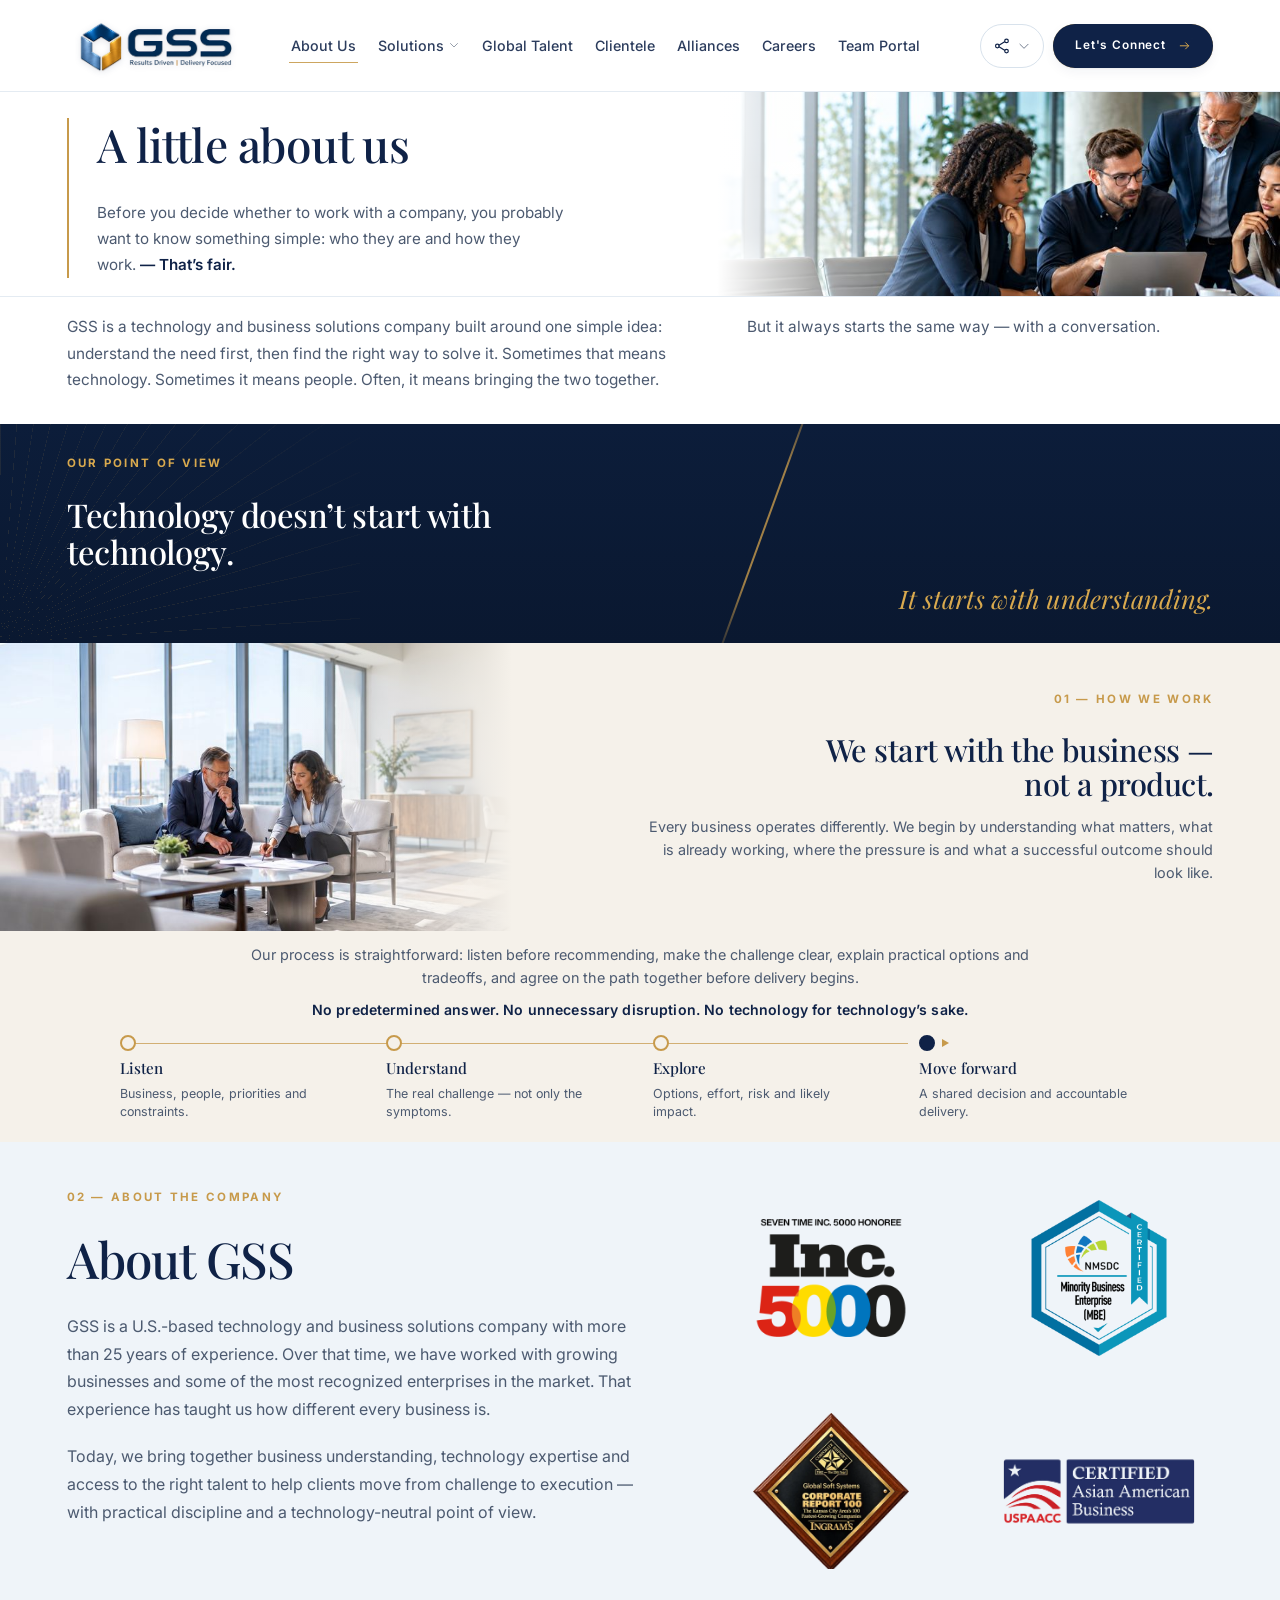
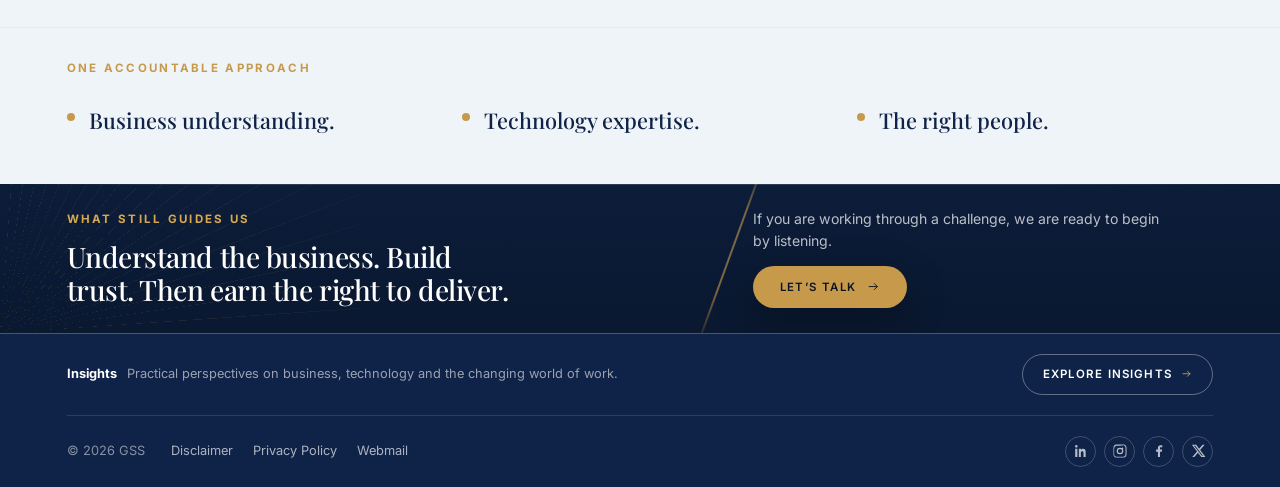
==== commit 159fc06c: "Add tawk.to live chat to all pages" ====
--- a/html/about.html
+++ b/html/about.html
@@ -146,7 +146,7 @@
 
   <header class="site-header" id="siteHeader">
     <div class="container header-inner">
-      <a class="logo" href="index.html" aria-label="GSS — Global Soft Systems, home">
+      <a class="logo" href="/" aria-label="GSS — Global Soft Systems, home">
         <img class="logo-img logo-img--light" src="../images/brand/gss-logo-light.webp"
           alt="GSS — Global Soft Systems: Results Driven | Delivery Focused" width="190" height="76" />
         <img class="logo-img logo-img--dark" src="../images/brand/gss-logo-dark.webp" alt="" aria-hidden="true"
@@ -155,16 +155,16 @@
 
       <nav class="nav-desktop" aria-label="Primary">
         <ul>
-          <li><a href="about.html" class="is-current" aria-current="page">About Us</a></li>
+          <li><a href="/about" class="is-current" aria-current="page">About Us</a></li>
           <li class="has-dropdown">
-            <a href="business-consulting.html" aria-haspopup="true" aria-expanded="false">Solutions <svg
+            <a href="/business-consulting" aria-haspopup="true" aria-expanded="false">Solutions <svg
                 class="ico nav-caret" aria-hidden="true">
                 <use href="#i-chevron" />
               </svg></a>
             <!-- Solutions mega menu (reusable "solutions-card" component; each item links to its own page) -->
             <div class="nav-megamenu" role="menu" aria-label="Solutions menu">
               <div class="container solutions-cards">
-                <a class="solutions-card" role="menuitem" href="business-consulting.html">
+                <a class="solutions-card" role="menuitem" href="/business-consulting">
                   <span class="solutions-card-num">01</span>
                   <span class="solutions-card-title">Business Consulting</span>
                   <span class="solutions-card-desc">Understand the challenge first. Then build the right path
@@ -173,7 +173,7 @@
                       <use href="#i-arrow" />
                     </svg></span>
                 </a>
-                <a class="solutions-card" role="menuitem" href="data-business-insight.html">
+                <a class="solutions-card" role="menuitem" href="/data-business-insight">
                   <span class="solutions-card-num">02</span>
                   <span class="solutions-card-title">Data &amp; Business Insight</span>
                   <span class="solutions-card-desc">Turn the information you have into better business decisions.</span>
@@ -181,7 +181,7 @@
                       <use href="#i-arrow" />
                     </svg></span>
                 </a>
-                <a class="solutions-card" role="menuitem" href="technology-delivery.html">
+                <a class="solutions-card" role="menuitem" href="/technology-delivery">
                   <span class="solutions-card-num">03</span>
                   <span class="solutions-card-title">Technology &amp; Delivery</span>
                   <span class="solutions-card-desc">Make the technology your business depends on work better.</span>
@@ -189,7 +189,7 @@
                       <use href="#i-arrow" />
                     </svg></span>
                 </a>
-                <a class="solutions-card" role="menuitem" href="our-focus-area.html">
+                <a class="solutions-card" role="menuitem" href="/our-focus-area">
                   <span class="solutions-card-num">04</span>
                   <span class="solutions-card-title">Our Focus Area</span>
                   <span class="solutions-card-desc">See where we&rsquo;re bringing added focus to the challenges shaping
@@ -201,10 +201,10 @@
               </div>
             </div>
           </li>
-          <li><a href="global-talent.html">Global Talent</a></li>
-          <li><a href="clientele.html">Clientele</a></li>
-          <li><a href="alliances.html">Alliances</a></li>
-          <li><a href="career.html">Careers</a></li>
+          <li><a href="/global-talent">Global Talent</a></li>
+          <li><a href="/clientele">Clientele</a></li>
+          <li><a href="/alliances">Alliances</a></li>
+          <li><a href="/career">Careers</a></li>
           <li><a href="https://workforce.ceipal.com/pages/sign-in" target="_blank" rel="noopener">Team Portal</a></li>
         </ul>
       </nav>
@@ -247,7 +247,7 @@
                 </svg></span><span>X</span></a>
           </div>
         </div>
-        <a class="btn btn-primary btn-sm btn-splash" href="contact.html"><span class="btn-splash__label">Let's Connect
+        <a class="btn btn-primary btn-sm btn-splash" href="/contact"><span class="btn-splash__label">Let's Connect
             <svg class="ico" aria-hidden="true">
               <use href="#i-arrow" />
             </svg></span><span class="btn-splash__cover" aria-hidden="true">Let's Connect <svg class="ico"
@@ -266,10 +266,10 @@
   <div class="mobile-nav" id="mobileNav" hidden>
     <nav aria-label="Mobile">
       <ul>
-        <li><a href="about.html" class="is-current" aria-current="page">About Us</a></li>
+        <li><a href="/about" class="is-current" aria-current="page">About Us</a></li>
         <li class="mobile-subnav">
           <div class="mobile-subnav-row">
-            <a href="business-consulting.html">Solutions</a>
+            <a href="/business-consulting">Solutions</a>
             <button class="mobile-subnav-toggle" type="button" aria-expanded="false"
               aria-controls="mobileSolutionsPanel" aria-label="Toggle Solutions submenu"><svg class="ico"
                 aria-hidden="true">
@@ -278,17 +278,17 @@
           </div>
           <div class="mobile-subnav-wrap">
             <ul class="mobile-subnav-panel" id="mobileSolutionsPanel">
-              <li><a href="business-consulting.html">Business Consulting</a></li>
-              <li><a href="data-business-insight.html">Data &amp; Business Insight</a></li>
-              <li><a href="technology-delivery.html">Technology &amp; Delivery</a></li>
-              <li><a href="our-focus-area.html">Our Focus Area</a></li>
+              <li><a href="/business-consulting">Business Consulting</a></li>
+              <li><a href="/data-business-insight">Data &amp; Business Insight</a></li>
+              <li><a href="/technology-delivery">Technology &amp; Delivery</a></li>
+              <li><a href="/our-focus-area">Our Focus Area</a></li>
             </ul>
           </div>
         </li>
-        <li><a href="global-talent.html">Global Talent</a></li>
-        <li><a href="clientele.html">Clientele</a></li>
-        <li><a href="alliances.html">Alliances</a></li>
-        <li><a href="career.html">Careers</a></li>
+        <li><a href="/global-talent">Global Talent</a></li>
+        <li><a href="/clientele">Clientele</a></li>
+        <li><a href="/alliances">Alliances</a></li>
+        <li><a href="/career">Careers</a></li>
         <li><a href="https://workforce.ceipal.com/pages/sign-in" target="_blank" rel="noopener">Team Portal</a></li>
       </ul>
     </nav>
@@ -323,7 +323,7 @@
     </div>
 
     <div class="mobile-nav-foot">
-      <a class="btn btn-primary" href="contact.html">Let's Connect
+      <a class="btn btn-primary" href="/contact">Let's Connect
         <svg class="ico" aria-hidden="true">
           <use href="#i-arrow" />
         </svg></a>
@@ -500,7 +500,7 @@
             If you are working through a challenge, we are ready to begin by
             listening.
           </p>
-          <a class="btn btn-primary btn-lg" href="contact.html">Let&rsquo;s Talk
+          <a class="btn btn-primary btn-lg" href="/contact">Let&rsquo;s Talk
             <svg class="ico" aria-hidden="true">
               <use href="#i-arrow" />
             </svg></a>
@@ -516,7 +516,7 @@
         <p class="footer-insights-text"><span class="footer-insights-label">Insights</span><span
             class="footer-insights-desc">Practical perspectives on business, technology and the changing world of
             work.</span></p>
-        <a class="footer-insights-cta" href="blog.html">Explore Insights <svg class="ico" aria-hidden="true">
+        <a class="footer-insights-cta" href="/blog">Explore Insights <svg class="ico" aria-hidden="true">
             <use href="#i-arrow" />
           </svg></a>
       </div>
@@ -573,6 +573,7 @@
   </footer>
 
   <script src="../js/core/site.js"></script>
+  <script src="../js/core/chat.js"></script>
   <script src="../js/core/legal.js"></script>
 </body>
 
--- a/css/style.css
+++ b/css/style.css
@@ -0,0 +1,23 @@
+/* GSS stylesheet entry. Preserve this order: shared rules and page overrides
+   retain the existing cascade. Edit the named modules below; no build step. */
+
+@import url("base/global.css");
+@import url("components/interface.css");
+@import url("pages/home.css");
+@import url("pages/blog.css");
+@import url("components/sections.css");
+@import url("pages/about.css");
+@import url("pages/alliances.css");
+@import url("components/footer.css");
+@import url("components/legal.css");
+@import url("components/form-captcha.css");
+@import url("base/responsive.css");
+@import url("pages/global-talent.css");
+@import url("pages/career.css");
+@import url("pages/business-consulting.css");
+@import url("pages/contact.css");
+@import url("pages/data-business-insight.css");
+@import url("components/page-media.css");
+@import url("pages/technology-delivery.css");
+@import url("pages/our-focus-area.css");
+@import url("pages/clientele.css");
